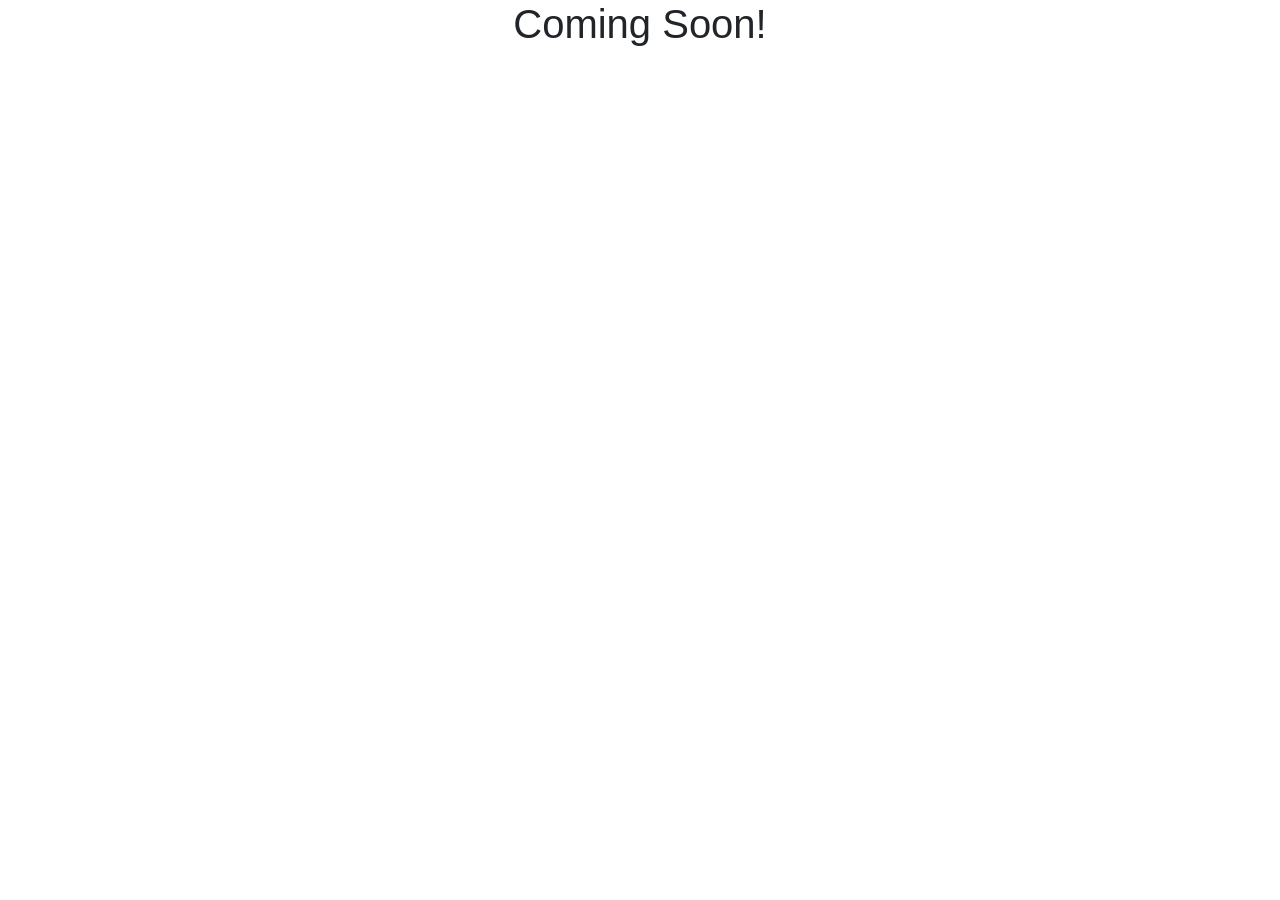
==== index.html @ b9a14166 "First Commit" ====
<!DOCTYPE html>
<html lang="en" dir="ltr">
  <head>
    <meta charset="utf-8">
    <title></title>
    <link rel="stylesheet" href="https://stackpath.bootstrapcdn.com/bootstrap/4.4.1/css/bootstrap.min.css" integrity="sha384-Vkoo8x4CGsO3+Hhxv8T/Q5PaXtkKtu6ug5TOeNV6gBiFeWPGFN9MuhOf23Q9Ifjh" crossorigin="anonymous">
  </head>
  <body>
    <div class="container text-center">
      <h1>Coming Soon!</h1>
    </div>
  </body>
</html>
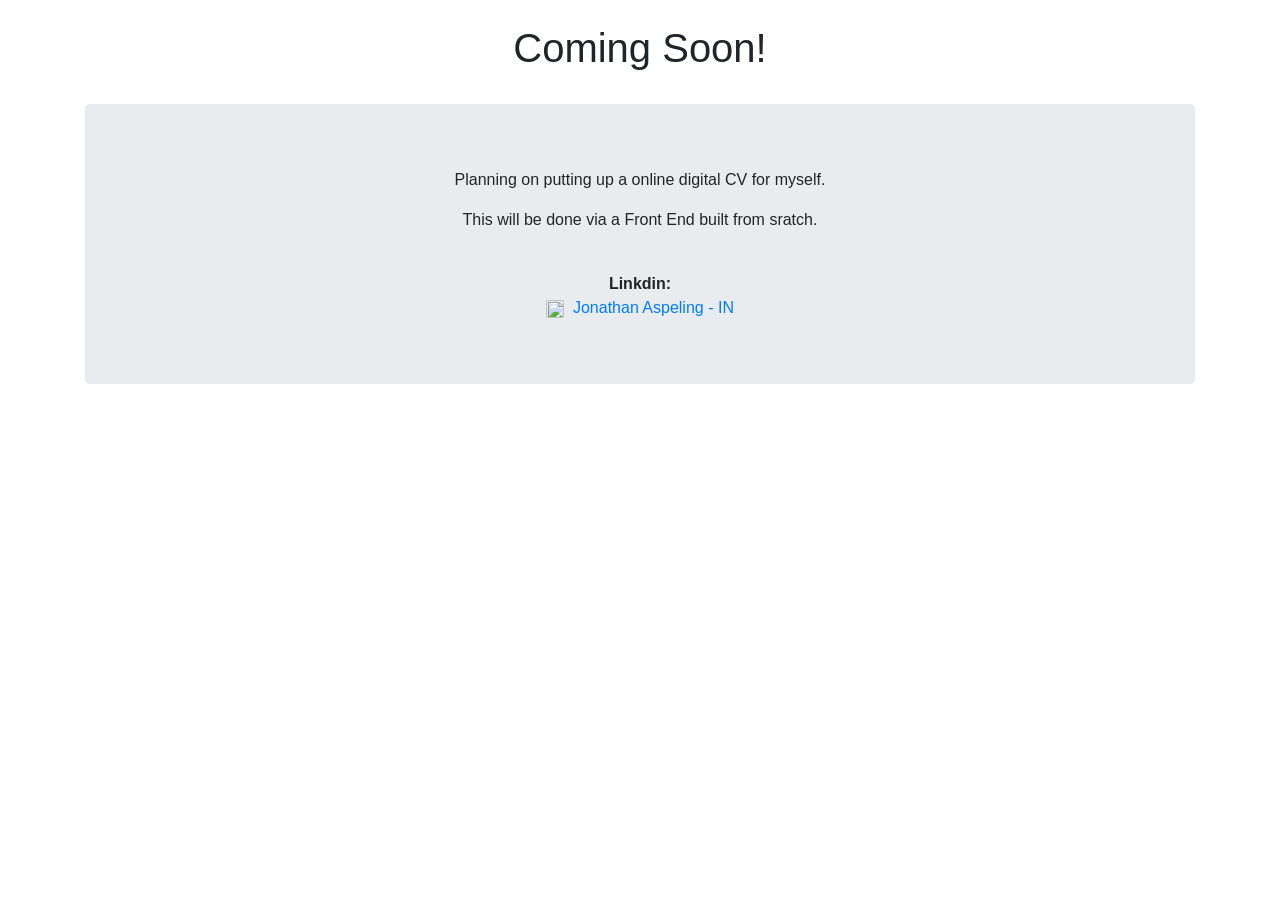
==== commit a0e58474: "Added Linkdn Page Reference" ====
--- a/index.html
+++ b/index.html
@@ -6,8 +6,27 @@
     <link rel="stylesheet" href="https://stackpath.bootstrapcdn.com/bootstrap/4.4.1/css/bootstrap.min.css" integrity="sha384-Vkoo8x4CGsO3+Hhxv8T/Q5PaXtkKtu6ug5TOeNV6gBiFeWPGFN9MuhOf23Q9Ifjh" crossorigin="anonymous">
   </head>
   <body>
+    <br>
     <div class="container text-center">
       <h1>Coming Soon!</h1>
+      <br>
+      <div class="jumbotron">
+        <p>Planning on putting up a online digital CV for myself.</p>
+        <p>This will be done via a Front End built from sratch.</p>
+        <br>
+        <div class="col"><strong>Linkdin:</strong></div>
+        <div class="col"><a href="https://www.linkedin.com/in/jonathan-aspeling-97741b80/"><img src="https://www.mavitecgreenenergy.com/wordpress/wp-content/uploads/2016/04/Linkedin-Icon.png" style="border-radius:2px" height=18px width=18px alt="">&nbsp Jonathan Aspeling - IN</a></div>
+
+
+
+        <!-- <table class="table">
+          <tr>
+            <th scope:"row">Linkdin:</th>
+            <td><a href="https://www.linkedin.com/in/jonathan-aspeling-97741b80/">Jonathan Aspeling</a></td>
+          </tr>
+        </table> -->
+
+      </div>
     </div>
   </body>
 </html>
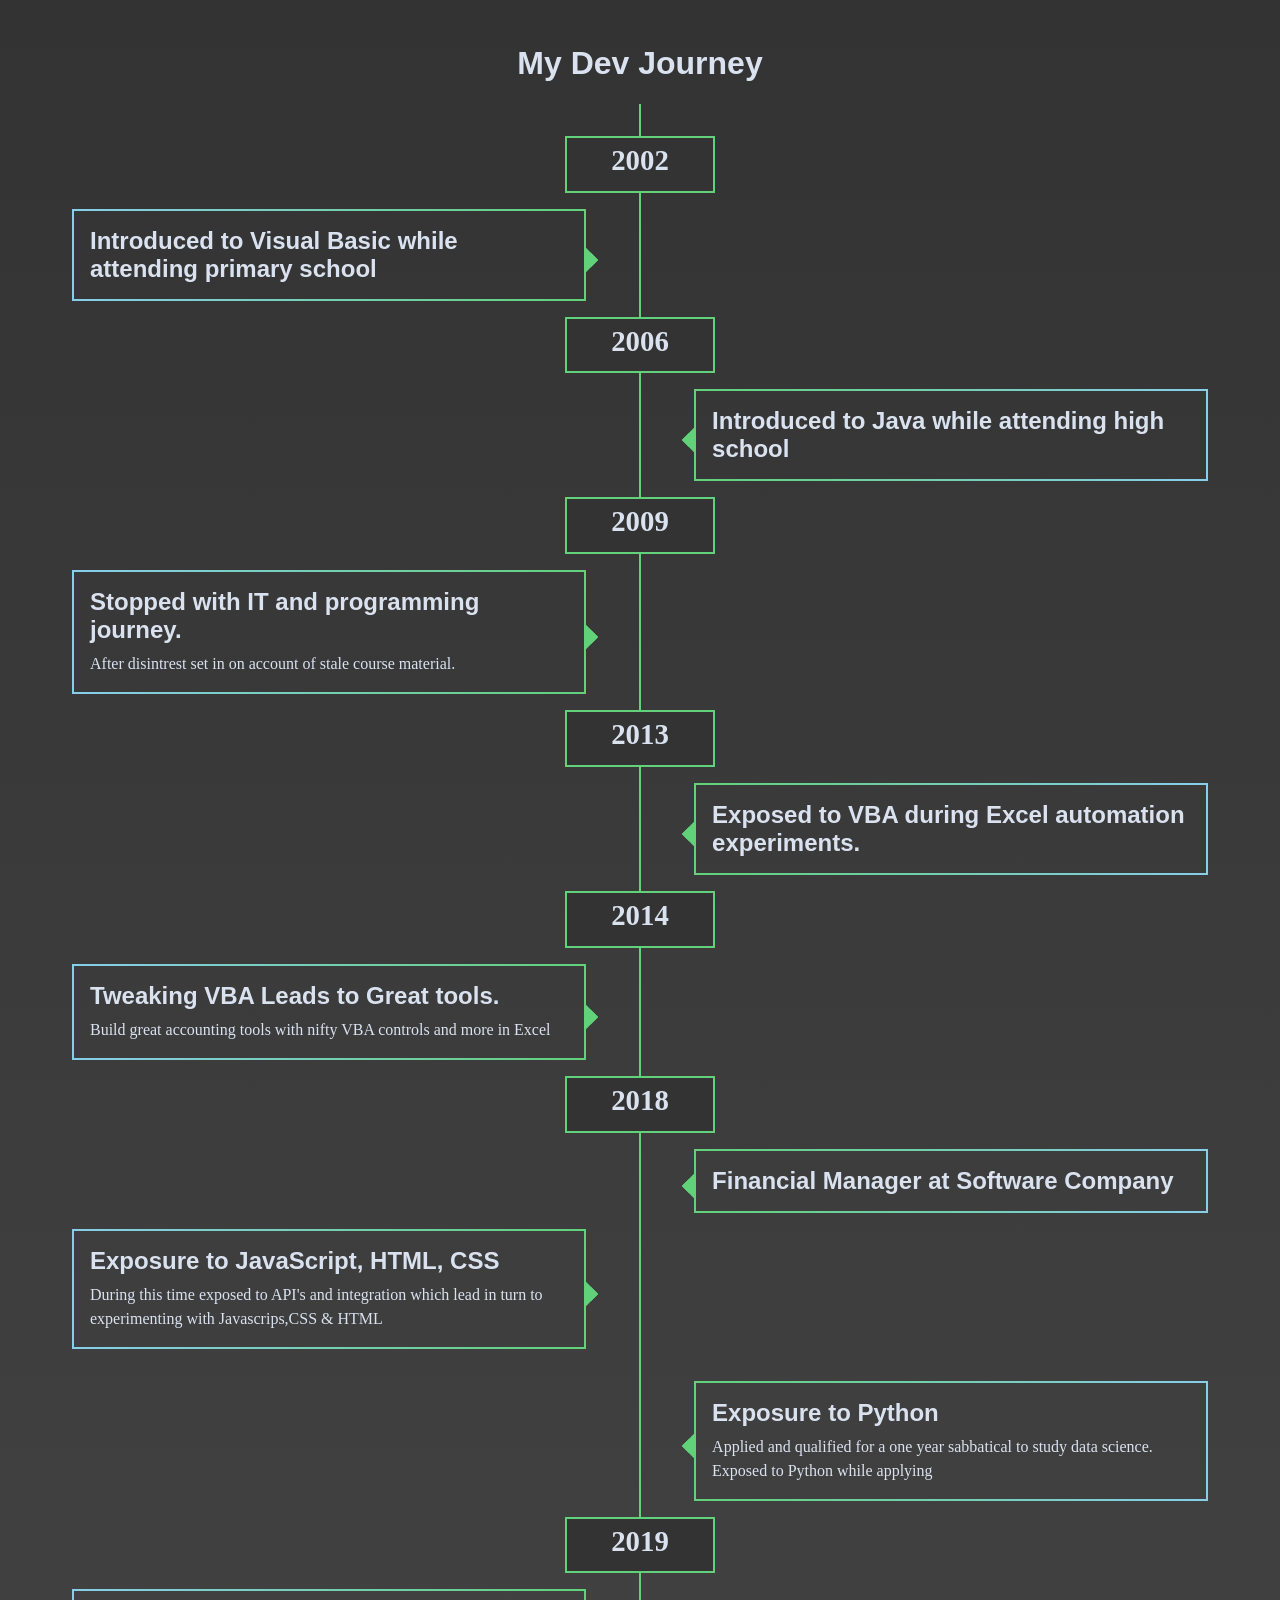
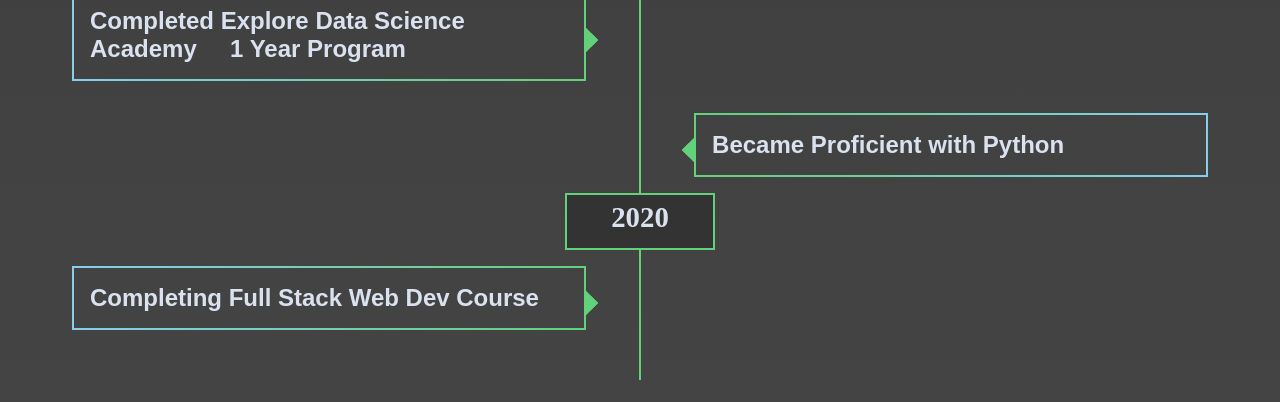
==== commit 9b124bca: "Rework to Dev Timeline" ====
--- a/index.html
+++ b/index.html
@@ -3,30 +3,78 @@
   <head>
     <meta charset="utf-8">
     <title></title>
-    <link rel="stylesheet" href="https://stackpath.bootstrapcdn.com/bootstrap/4.4.1/css/bootstrap.min.css" integrity="sha384-Vkoo8x4CGsO3+Hhxv8T/Q5PaXtkKtu6ug5TOeNV6gBiFeWPGFN9MuhOf23Q9Ifjh" crossorigin="anonymous">
+    <link rel="stylesheet" href="CSS/stylesheet.css">
   </head>
   <body>
-    <br>
-    <div class="container text-center">
-      <h1>Coming Soon!</h1>
-      <br>
-      <div class="jumbotron">
-        <p>Planning on putting up a online digital CV for myself.</p>
-        <p>This will be done via a Front End built from sratch.</p>
-        <br>
-        <div class="col"><strong>Linkdin:</strong></div>
-        <div class="col"><a href="https://www.linkedin.com/in/jonathan-aspeling-97741b80/"><img src="https://www.mavitecgreenenergy.com/wordpress/wp-content/uploads/2016/04/Linkedin-Icon.png" style="border-radius:2px" height=18px width=18px alt="">&nbsp Jonathan Aspeling - IN</a></div>
+    <h1>My Dev Journey</h1>
+    <div class="timeline">
 
+      <h2 class="timeline__item timeline__item--year">2002</h2>
 
+      <div class="timeline__item">
+        <h3 class="timeline__title">Introduced to Visual Basic while attending primary school</h3>
+      </div>
 
-        <!-- <table class="table">
-          <tr>
-            <th scope:"row">Linkdin:</th>
-            <td><a href="https://www.linkedin.com/in/jonathan-aspeling-97741b80/">Jonathan Aspeling</a></td>
-          </tr>
-        </table> -->
+      <h2 class="timeline__item timeline__item--year">2006</h2>
+
+      <div class="timeline__item">
+        <h3 class="timeline__title">Introduced to Java while attending high school</h3>
+      </div>
+
+      <h2 class="timeline__item timeline__item--year">2009</h2>
+
+      <div class="timeline__item">
+        <h3 class="timeline__title">Stopped with IT and programming journey. </h3>
+        <p class="timeline__blurb">After disintrest set in on account of stale course material.</p>
+      </div>
+
+      <h2 class="timeline__item timeline__item--year">2013</h2>
+
+      <div class="timeline__item">
+        <h3 class="timeline__title">Exposed to VBA during Excel automation experiments.</h3>
+      </div>
+
+      <h2 class="timeline__item timeline__item--year">2014</h2>
+
+      <div class="timeline__item">
+        <h3 class="timeline__title">Tweaking VBA Leads to Great tools.</h3>
+        <p class="timeline__blurb">Build great accounting tools with nifty VBA controls and more in Excel</p>
+      </div>
+
+      <h2 class="timeline__item timeline__item--year">2018</h2>
+
+      <div class="timeline__item">
+        <h3 class="timeline__title">Financial Manager at Software Company</h3>
 
       </div>
+
+      <div class="timeline__item">
+        <h3 class="timeline__title">Exposure to JavaScript, HTML, CSS </h3>
+            <p class="timeline__blurb">During this time exposed to API's and integration which lead in turn to experimenting with Javascrips,CSS & HTML</p>
+      </div>
+
+      <div class="timeline__item">
+        <h3 class="timeline__title">Exposure to Python</h3>
+        <p class="timeline__blurb">Applied and qualified for a one year sabbatical to study data science. Exposed to Python while applying</p>
+      </div>
+
+      <h2 class="timeline__item timeline__item--year">2019</h2>
+
+      <div class="timeline__item">
+        <h3 class="timeline__title">Completed Explore Data Science Academy &nbsp &nbsp 1 Year Program</h3>
+      </div>
+
+        <div class="timeline__item">
+        <h3 class="timeline__title">Became Proficient with Python</h3>
+      </div>
+
+      <h2 class="timeline__item timeline__item--year">2020</h2>
+
+      <div class="timeline__item">
+        <h3 class="timeline__title">Completing Full Stack Web Dev Course</h3>
+
+      </div>
+
     </div>
   </body>
 </html>
--- a/CSS/stylesheet.css
+++ b/CSS/stylesheet.css
@@ -0,0 +1,116 @@
+* {
+  box-sizing: border-box;
+}
+body {
+  background-image: linear-gradient(to bottom, #333, #444);
+  color: #dae2f0;
+  padding: 1rem;
+  font-family: 'Playfair Display', serif;
+}
+h1 {
+  text-align: center;
+  font-family: 'Raleway', sans-serif;
+}
+.timeline {
+  position: relative;
+  padding: 1rem;
+  margin: 0 auto;
+  max-width: 1300px;
+}
+.timeline:before {
+  content: '';
+  position: absolute;
+  height: 100%;
+  border: 1px solid #61d17a;
+  right: 40px;
+  top: 0;
+}
+.timeline:after {
+  content: "";
+  display: table;
+  clear: both;
+}
+@media screen and (min-width: 700px) {
+  .timeline {
+    padding: 2rem;
+  }
+  .timeline:before {
+    left: calc(50% - 1px);
+    right: auto;
+  }
+}
+.timeline__item {
+  padding: 1rem;
+  border: 2px solid #61d17a;
+  border-image: linear-gradient(to right, skyblue 0%, #61d17a 100%);
+  border-image-slice: 1;
+  position: relative;
+  margin: 1rem 3rem 1rem 1rem;
+  clear: both;
+}
+.timeline__item:after, .timeline__item:before {
+  content: '';
+  position: absolute;
+}
+.timeline__item:before {
+  right: -10px;
+  top: calc(50% - 5px);
+  border-style: solid;
+  border-color: #61d17a #61d17a transparent transparent;
+  border-width: 10px;
+  transform: rotate(45deg);
+}
+@media screen and (min-width: 700px) {
+  .timeline__item {
+    width: 44%;
+    margin: 1rem;
+  }
+  .timeline__item:nth-of-type(2n) {
+    float: right;
+    margin: 1rem;
+    border-image: linear-gradient(to right, #61d17a 0%, skyblue 100%);
+    border-image-slice: 1;
+  }
+  .timeline__item:nth-of-type(2n):before {
+    right: auto;
+    left: -10px;
+    border-color: transparent transparent #61d17a #61d17a;
+  }
+}
+.timeline__item--year {
+  text-align: center;
+  max-width: 150px;
+  margin: 0 48px 0 auto;
+  font-size: 1.8rem;
+  background-color: #333;
+  line-height: 1;
+  border-image: none;
+  padding: 0.5rem 1rem 1rem;
+}
+.timeline__item--year:before {
+  display: none;
+}
+@media screen and (min-width: 700px) {
+  .timeline__item--year {
+    text-align: center;
+    margin: 0 auto;
+  }
+  .timeline__item--year:nth-of-type(2n) {
+    float: none;
+    margin: 0 auto;
+    border-image: none;
+  }
+  .timeline__item--year:nth-of-type(2n):before {
+    display: none;
+  }
+}
+.timeline__title {
+  margin: 0;
+  font-family: 'Raleway', sans-serif;
+  font-size: 1.5em;
+}
+.timeline__blurb {
+  line-height: 1.5;
+  font-size: 1rem;
+  margin: 0.5rem 0 0;
+}
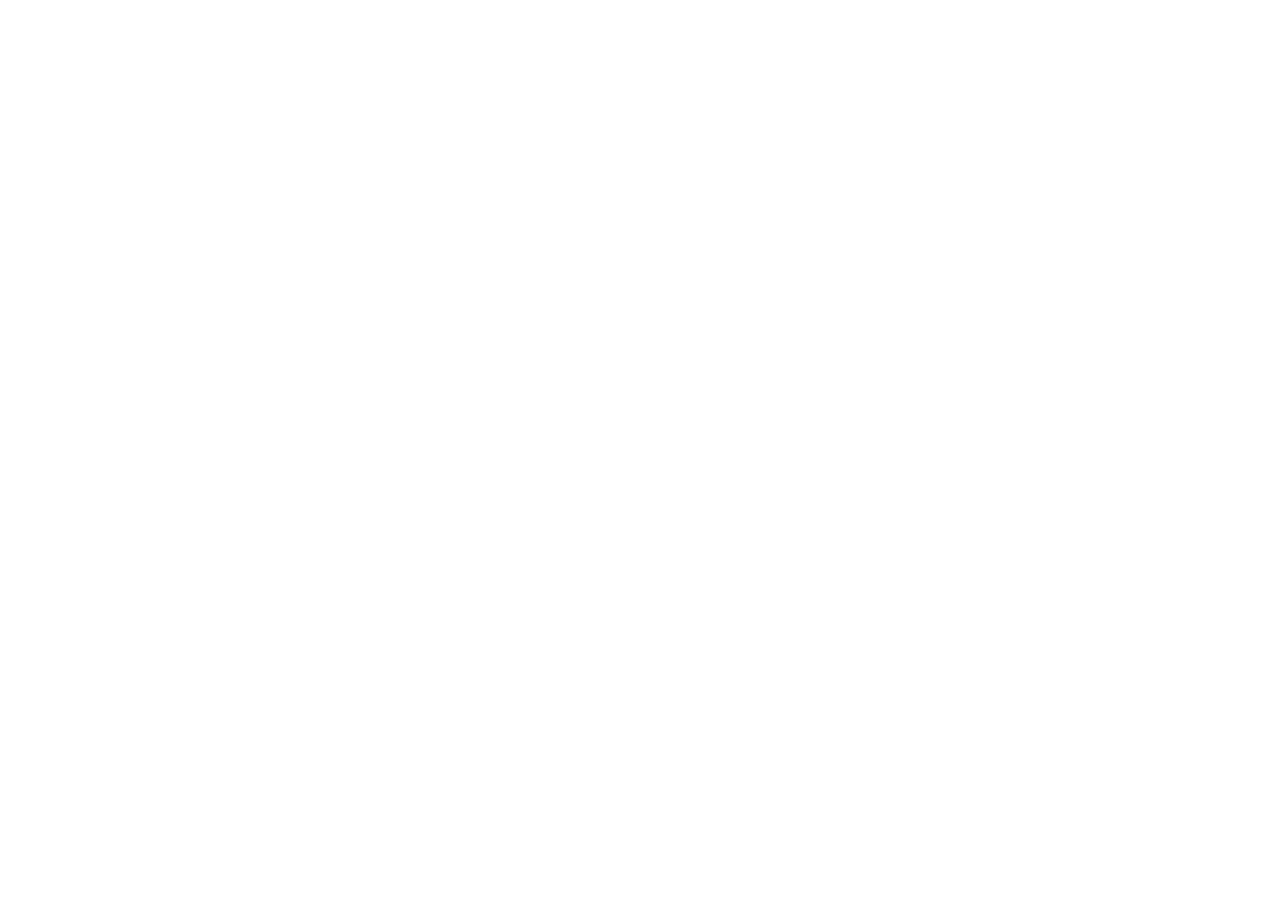
==== commit 77f303a3: "Created Blank Index HTML Renamed Origional to move to own page" ====
--- a/index.html
+++ b/index.html
@@ -1,80 +1,11 @@
 <!DOCTYPE html>
-<html lang="en" dir="ltr">
-  <head>
-    <meta charset="utf-8">
-    <title></title>
-    <link rel="stylesheet" href="CSS/stylesheet.css">
-  </head>
-  <body>
-    <h1>My Dev Journey</h1>
-    <div class="timeline">
-
-      <h2 class="timeline__item timeline__item--year">2002</h2>
-
-      <div class="timeline__item">
-        <h3 class="timeline__title">Introduced to Visual Basic while attending primary school</h3>
-      </div>
-
-      <h2 class="timeline__item timeline__item--year">2006</h2>
-
-      <div class="timeline__item">
-        <h3 class="timeline__title">Introduced to Java while attending high school</h3>
-      </div>
-
-      <h2 class="timeline__item timeline__item--year">2009</h2>
-
-      <div class="timeline__item">
-        <h3 class="timeline__title">Stopped with IT and programming journey. </h3>
-        <p class="timeline__blurb">After disintrest set in on account of stale course material.</p>
-      </div>
-
-      <h2 class="timeline__item timeline__item--year">2013</h2>
-
-      <div class="timeline__item">
-        <h3 class="timeline__title">Exposed to VBA during Excel automation experiments.</h3>
-      </div>
-
-      <h2 class="timeline__item timeline__item--year">2014</h2>
-
-      <div class="timeline__item">
-        <h3 class="timeline__title">Tweaking VBA Leads to Great tools.</h3>
-        <p class="timeline__blurb">Build great accounting tools with nifty VBA controls and more in Excel</p>
-      </div>
-
-      <h2 class="timeline__item timeline__item--year">2018</h2>
-
-      <div class="timeline__item">
-        <h3 class="timeline__title">Financial Manager at Software Company</h3>
-
-      </div>
-
-      <div class="timeline__item">
-        <h3 class="timeline__title">Exposure to JavaScript, HTML, CSS </h3>
-            <p class="timeline__blurb">During this time exposed to API's and integration which lead in turn to experimenting with Javascrips,CSS & HTML</p>
-      </div>
-
-      <div class="timeline__item">
-        <h3 class="timeline__title">Exposure to Python</h3>
-        <p class="timeline__blurb">Applied and qualified for a one year sabbatical to study data science. Exposed to Python while applying</p>
-      </div>
-
-      <h2 class="timeline__item timeline__item--year">2019</h2>
-
-      <div class="timeline__item">
-        <h3 class="timeline__title">Completed Explore Data Science Academy &nbsp &nbsp 1 Year Program</h3>
-      </div>
-
-        <div class="timeline__item">
-        <h3 class="timeline__title">Became Proficient with Python</h3>
-      </div>
-
-      <h2 class="timeline__item timeline__item--year">2020</h2>
-
-      <div class="timeline__item">
-        <h3 class="timeline__title">Completing Full Stack Web Dev Course</h3>
-
-      </div>
-
-    </div>
-  </body>
-</html>
+<html lang="en">
+<head>
+    <meta charset="UTF-8">
+    <meta name="viewport" content="width=device-width, initial-scale=1.0">
+    <title>Document</title>
+</head>
+<body>
+    
+</body>
+</html>
